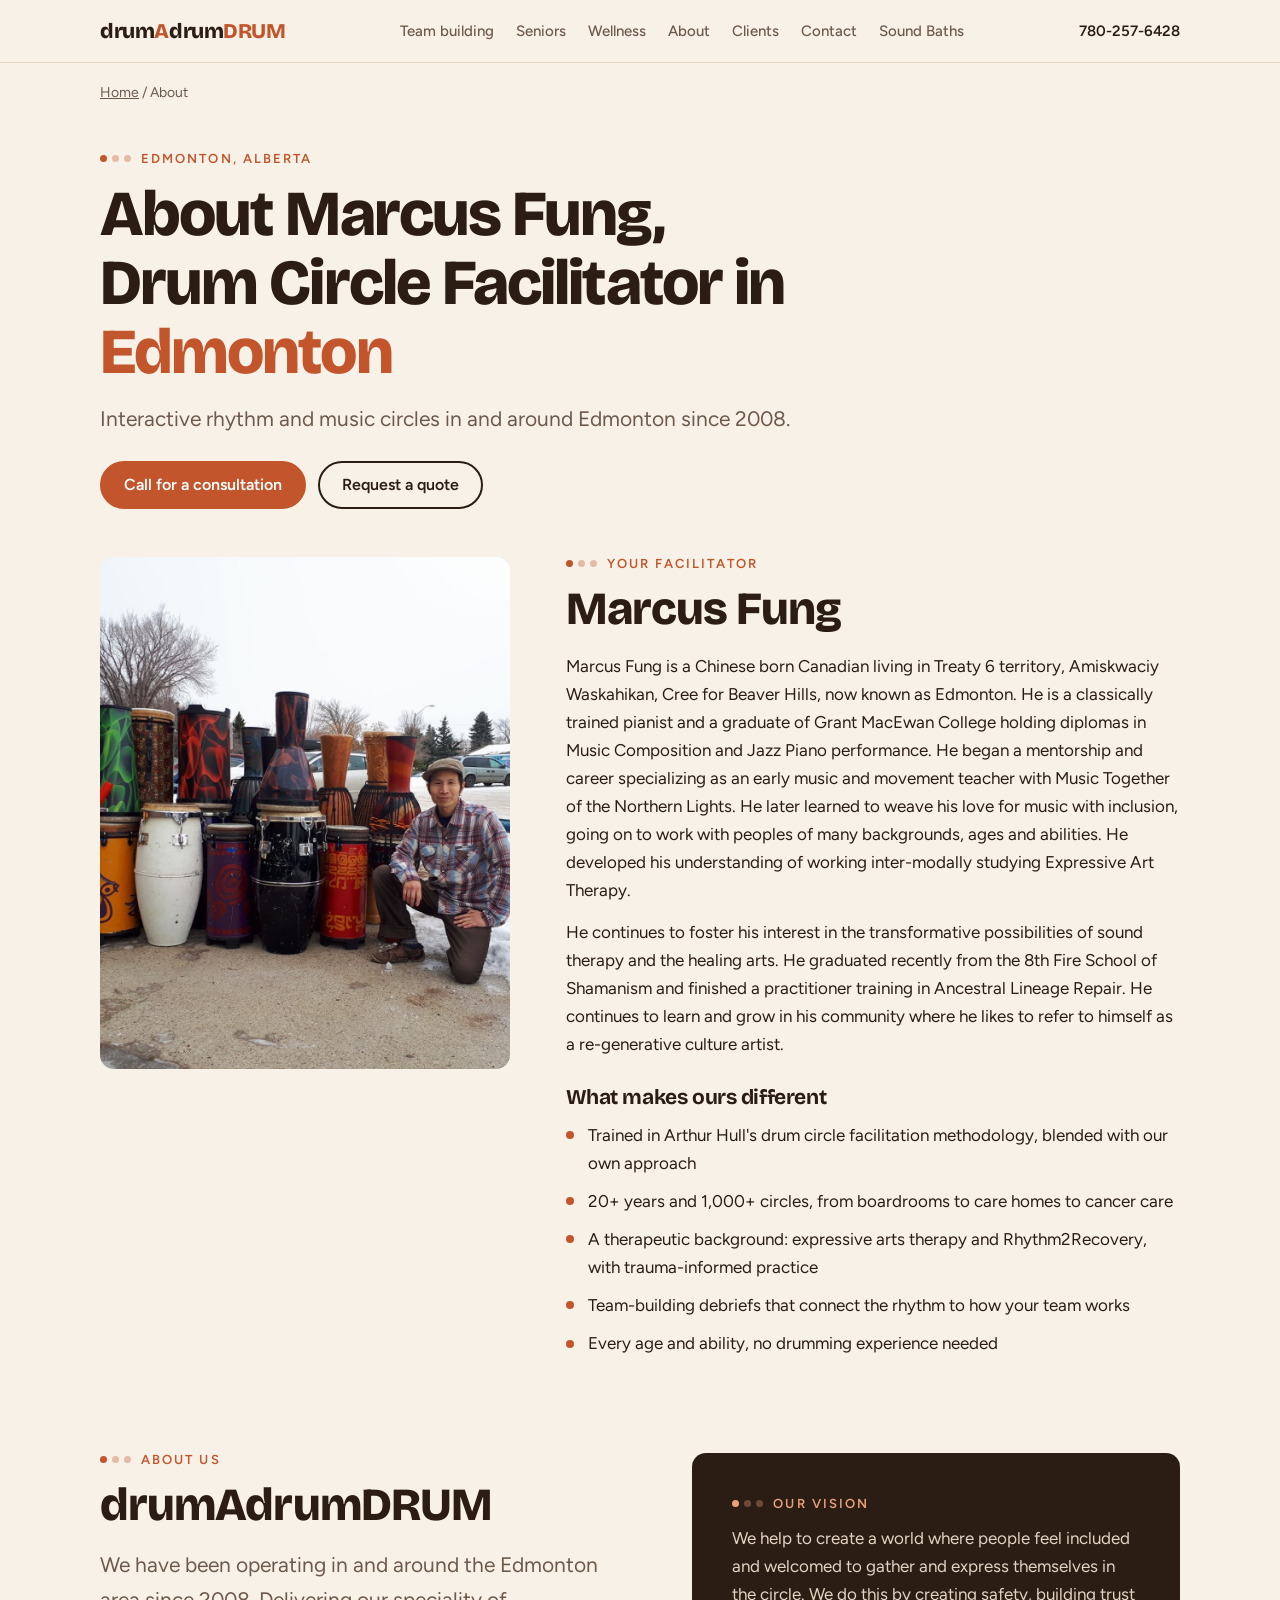
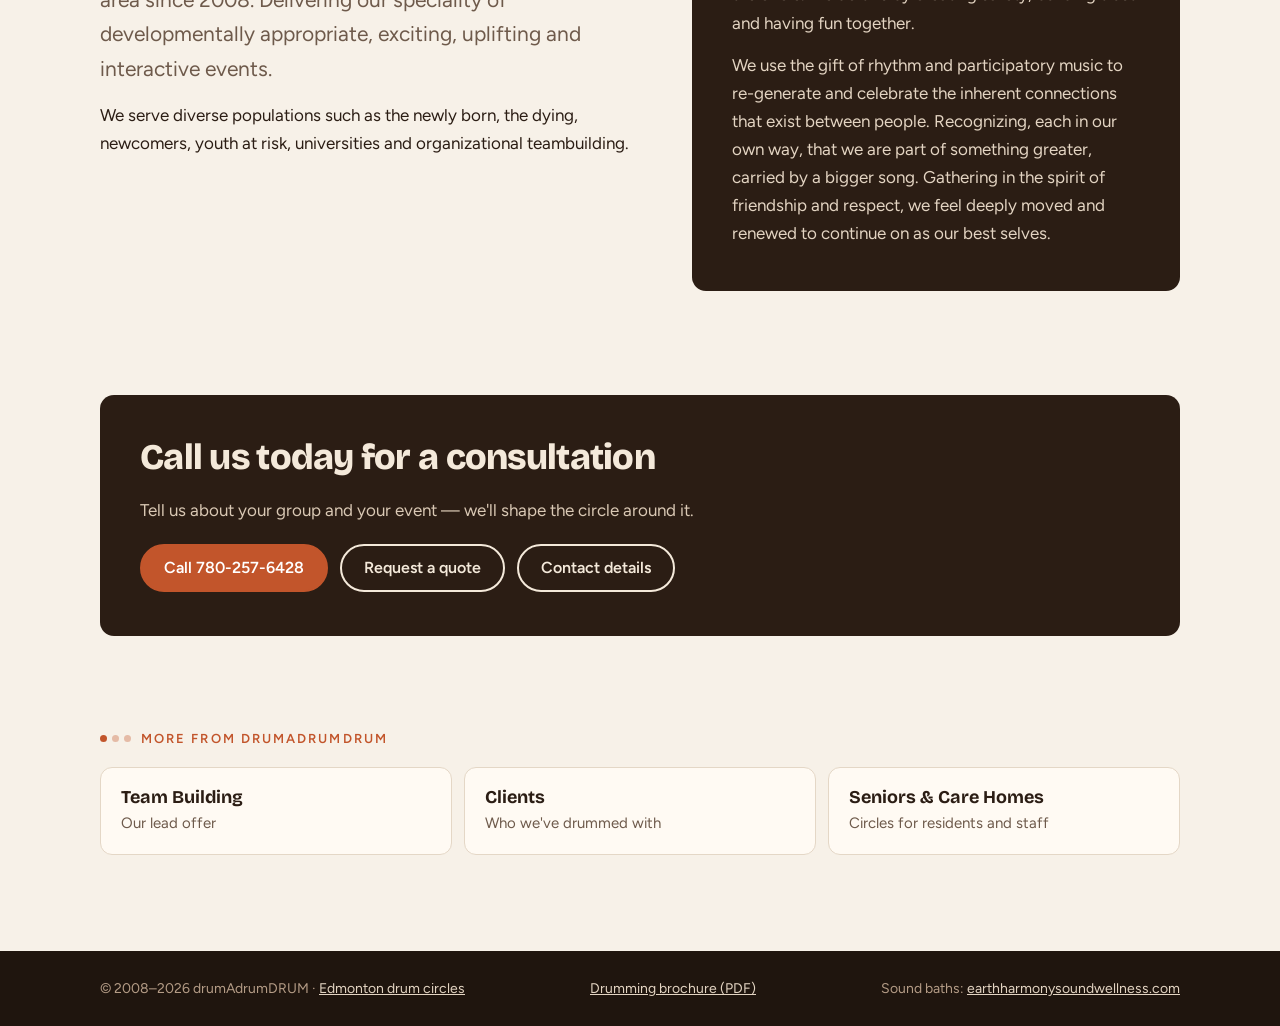
==== about/index.html @ f971f94d "quote email fields (Marcus)" ====
<!doctype html>
<html lang="en">
<head>
<meta charset="utf-8">
<meta name="viewport" content="width=device-width, initial-scale=1">
<link rel="icon" href="/favicon.svg" type="image/svg+xml">
<title>About Marcus Fung | Drum Circle Facilitator Edmonton | drumAdrumDRUM</title>
<meta name="description" content="Marcus Fung — Edmonton drum circle facilitator since 2008. Jazz piano and composition graduate (Grant MacEwan), early music & movement teacher, Expressive Art Therapy training.">
<link rel="canonical" href="https://yegdrumcircles.com/about/">
<meta property="og:type" content="website">
<meta property="og:title" content="About Marcus Fung | Drum Circle Facilitator Edmonton | drumAdrumDRUM">
<meta property="og:description" content="Marcus Fung — Edmonton drum circle facilitator since 2008. Jazz piano and composition graduate (Grant MacEwan), early music & movement teacher, Expressive Art Therapy training.">
<meta property="og:url" content="https://yegdrumcircles.com/about/">
<meta property="og:image" content="https://yegdrumcircles.com/images/hero-park-drum-circle.jpg">
<meta property="og:locale" content="en_CA">
<meta name="twitter:card" content="summary_large_image">
<meta name="theme-color" content="#2b1d14">
<link rel="preconnect" href="https://fonts.googleapis.com">
<link rel="preconnect" href="https://fonts.gstatic.com" crossorigin>
<link href="https://fonts.googleapis.com/css2?family=Bricolage+Grotesque:opsz,wght@12..96,500;12..96,700;12..96,800&family=Figtree:wght@400;500;600&display=swap" rel="stylesheet">
<link rel="stylesheet" href="../assets/site.css">
<script type="application/ld+json">
{
  "@context": "https://schema.org",
  "@type": "Person",
  "name": "Marcus Fung",
  "jobTitle": "Drum circle facilitator",
  "url": "https://yegdrumcircles.com/about/",
  "image": "https://yegdrumcircles.com/images/marcus-drums-snow.jpg",
  "alumniOf": {
    "@type": "CollegeOrUniversity",
    "name": "Grant MacEwan College"
  },
  "worksFor": {
    "@type": "LocalBusiness",
    "@id": "https://yegdrumcircles.com/#business",
    "name": "drumAdrumDRUM",
    "url": "https://yegdrumcircles.com/",
    "telephone": "+1-780-257-6428",
    "email": "drumAdrumDRUM@gmail.com",
    "address": {
      "@type": "PostalAddress",
      "addressLocality": "Edmonton",
      "addressRegion": "AB",
      "addressCountry": "CA"
    },
    "areaServed": "Edmonton, Alberta"
  },
  "sameAs": [
    "https://www.earthharmonysoundwellness.com/"
  ]
}
</script>
<script type="application/ld+json">
{
  "@context": "https://schema.org",
  "@type": "BreadcrumbList",
  "itemListElement": [
    {
      "@type": "ListItem",
      "position": 1,
      "name": "Home",
      "item": "https://yegdrumcircles.com/"
    },
    {
      "@type": "ListItem",
      "position": 2,
      "name": "About",
      "item": "https://yegdrumcircles.com/about/"
    }
  ]
}
</script>
</head>
<body>

<header class="top">
  <div class="wrap">
    <a class="logo" href="../" aria-label="drumAdrumDRUM home">drum<span>A</span>drum<span>DRUM</span></a>
    <nav class="links" aria-label="Pages">
      <a href="../team-building/">Team building</a><a href="../seniors/">Seniors</a><a href="../wellness/">Wellness</a><a href="../about/" aria-current="page">About</a><a href="../clients/">Clients</a><a href="../#contact">Contact</a><a href="https://www.earthharmonysoundwellness.com/" target="_blank" rel="noopener">Sound Baths</a>
    </nav>
    <a class="call" href="tel:+17802576428">780-257-6428</a>
  </div>
  <nav class="subnav" aria-label="Pages (mobile)"><a href="../team-building/">Team building</a><a href="../seniors/">Seniors</a><a href="../wellness/">Wellness</a><a href="../about/" aria-current="page">About</a><a href="../clients/">Clients</a><a href="../#contact">Contact</a></nav>
</header>

<main id="top">
<div class="wrap"><p class="crumbs"><a href="../">Home</a> / About</p></div>

<section class="page-hero" aria-labelledby="h1">
  <div class="wrap">
    <p class="eyebrow"><span class="beat" aria-hidden="true"><i></i><i></i><i></i></span>Edmonton, Alberta</p>
    <h1 id="h1">About Marcus Fung, Drum Circle Facilitator in <span>Edmonton</span></h1>
    <p class="lead">Interactive rhythm and music circles in and around Edmonton since 2008.</p>
    <div class="ctas"><a class="btn btn-solid" href="tel:+17802576428">Call for a consultation</a><a class="btn btn-line" href="mailto:drumAdrumDRUM@gmail.com?subject=Drum%20circle%20%E2%80%94%20free%20consult%20%2F%20quote%20request&amp;body=Hi%20Marcus%2C%0A%0AOrganization%3A%0AVenue%20%2F%20location%3A%0ADate(s)%3A%0ANumber%20of%20participants%20(roughly)%3A%0ASession%20length%3A%0ATeam%20objectives%3A%0A">Request a quote</a></div>
    
  </div>
</section>

<section style="padding-top:48px"><div class="wrap marcus">
  <img src="../images/marcus-drums-snow.jpg" alt="Marcus Fung kneeling beside a collection of hand drums outdoors" width="1440" height="1080">
  <div>
    <p class="eyebrow"><span class="beat" aria-hidden="true"><i></i><i></i><i></i></span>Your facilitator</p>
    <h2>Marcus Fung</h2>
    <p>Marcus Fung is a Chinese born Canadian living in Treaty 6 territory, Amiskwaciy Waskahikan, Cree for Beaver Hills, now known as Edmonton. He is a classically trained pianist and a graduate of Grant MacEwan College holding diplomas in Music Composition and Jazz Piano performance. He began a mentorship and career specializing as an early music and movement teacher with Music Together of the Northern Lights. He later learned to weave his love for music with inclusion, going on to work with peoples of many backgrounds, ages and abilities. He developed his understanding of working inter-modally studying Expressive Art Therapy.</p>
    <p>He continues to foster his interest in the transformative possibilities of sound therapy and the healing arts. He graduated recently from the 8th Fire School of Shamanism and finished a practitioner training in Ancestral Lineage Repair. He continues to learn and grow in his community where he likes to refer to himself as a re-generative culture artist.</p>
    <h3 style="margin-top:28px">What makes ours different</h3>
    <ul class="diff">
      <li>Trained in Arthur Hull's drum circle facilitation methodology, blended with our own approach</li>
      <li>20+ years and 1,000+ circles, from boardrooms to care homes to cancer care</li>
      <li>A therapeutic background: expressive arts therapy and Rhythm2Recovery, with trauma-informed practice</li>
      <li>Team-building debriefs that connect the rhythm to how your team works</li>
      <li>Every age and ability, no drumming experience needed</li>
    </ul>
  </div>
</div></section>

<section style="padding-top:0"><div class="wrap two">
  <div>
    <p class="eyebrow"><span class="beat" aria-hidden="true"><i></i><i></i><i></i></span>About us</p>
    <h2>drumAdrumDRUM</h2>
    <p class="lead">We have been operating in and around the Edmonton area since 2008. Delivering our speciality of developmentally appropriate, exciting, uplifting and interactive events.</p>
    <p>We serve diverse populations such as the newly born, the dying, newcomers, youth at risk, universities and organizational teambuilding.</p>
  </div>
  <div class="vision" id="vision">
      <p class="eyebrow"><span class="beat" aria-hidden="true"><i></i><i></i><i></i></span>Our vision</p>
      <p>We help to create a world where people feel included and welcomed to gather and express themselves in the circle. We do this by creating safety, building trust and having fun together.</p>
      <p>We use the gift of rhythm and participatory music to re-generate and celebrate the inherent connections that exist between people. Recognizing, each in our own way, that we are part of something greater, carried by a bigger song. Gathering in the spirit of friendship and respect, we feel deeply moved and renewed to continue on as our best selves.</p>
    </div>
</div></section>
<section style="padding-top:0"><div class="wrap"><div class="cta-band">
  <h2>Call us today for a consultation</h2><p>Tell us about your group and your event — we'll shape the circle around it.</p>
  <div class="ctas"><a class="btn btn-solid" href="tel:+17802576428">Call 780-257-6428</a><a class="btn btn-line" href="mailto:drumAdrumDRUM@gmail.com?subject=Drum%20circle%20%E2%80%94%20free%20consult%20%2F%20quote%20request&amp;body=Hi%20Marcus%2C%0A%0AOrganization%3A%0AVenue%20%2F%20location%3A%0ADate(s)%3A%0ANumber%20of%20participants%20(roughly)%3A%0ASession%20length%3A%0ATeam%20objectives%3A%0A">Request a quote</a><a class="btn btn-line" href="../#contact">Contact details</a></div>
</div></div></section><section style="padding-top:0"><div class="wrap">
  <p class="eyebrow"><span class="beat" aria-hidden="true"><i></i><i></i><i></i></span>More from drumAdrumDRUM</p>
  <div class="related"><a href="../team-building/"><b>Team Building</b><span>Our lead offer</span></a><a href="../clients/"><b>Clients</b><span>Who we've drummed with</span></a><a href="../seniors/"><b>Seniors &amp; Care Homes</b><span>Circles for residents and staff</span></a></div>
</div></section>

</main>

<footer>
  <div class="wrap">
    <span>© 2008–2026 drumAdrumDRUM · <a href="../">Edmonton drum circles</a></span>
    <span><a href="https://www.earthharmonysoundwellness.com/files/drumming-circles-brochure.pdf" target="_blank" rel="noopener">Drumming brochure (PDF)</a></span>
    <span>Sound baths: <a href="https://www.earthharmonysoundwellness.com/" target="_blank" rel="noopener">earthharmonysoundwellness.com</a></span>
  </div>
</footer>

</body>
</html>
---- assets/site.css ----
/* drumAdrumDRUM shared styles — copied verbatim from index.html <style> (Oct 11 2026) so subpages match.
   index.html still carries its own inline copy; switch it to <link rel=stylesheet href="assets/site.css"> when convenient. */
:root{
  --bg:#f7f1e8; --paper:#fffaf3; --ink:#2b1d14; --muted:#6e5a4b; --line:#e4d7c6;
  --accent:#c2552b; --accent-ink:#fff; --deep:#2b1d14;
  --r:14px; --w:1120px;
}
*{box-sizing:border-box;margin:0;padding:0}
html{scroll-behavior:smooth;-webkit-text-size-adjust:100%}
body{background:var(--bg);color:var(--ink);font:400 17px/1.65 Figtree,system-ui,sans-serif;overflow-x:hidden}
img{display:block;max-width:100%;height:auto}
a{color:inherit}
h1,h2,h3{font-family:"Bricolage Grotesque",Figtree,sans-serif;line-height:1.08;letter-spacing:-.02em}
h2{font-size:clamp(30px,6vw,46px);font-weight:800;margin-bottom:18px}
h3{font-size:21px;font-weight:700;margin-bottom:8px}
p+p{margin-top:14px}
.wrap{max-width:var(--w);margin:0 auto;padding:0 20px}
section{padding:72px 0}
.eyebrow{font:600 13px/1 Figtree,sans-serif;letter-spacing:.16em;text-transform:uppercase;color:var(--accent);margin-bottom:14px;display:flex;align-items:center;gap:10px}
/* the beat: a row of dots, one accented — the visual motif */
.beat{display:inline-flex;gap:5px}
.beat i{width:7px;height:7px;border-radius:50%;background:currentColor;opacity:.35}
.beat i:first-child{opacity:1}
.lead{font-size:clamp(18px,2.4vw,21px);color:var(--muted);max-width:60ch}

.btn{display:inline-flex;align-items:center;justify-content:center;gap:8px;padding:14px 22px;border-radius:999px;font:600 16px/1 Figtree,sans-serif;text-decoration:none;border:2px solid var(--accent);transition:transform .15s ease,background .15s ease}
.btn:hover{transform:translateY(-1px)}
.btn-solid{background:var(--accent);color:var(--accent-ink)}
.btn-line{color:inherit;border-color:currentColor}
.ctas{display:flex;flex-wrap:wrap;gap:12px}

/* header */
header.top{position:sticky;top:0;z-index:10;background:rgba(247,241,232,.92);backdrop-filter:blur(8px);border-bottom:1px solid var(--line)}
header.top .wrap{display:flex;align-items:center;justify-content:space-between;height:62px;gap:12px}
.logo{font:800 21px/1 "Bricolage Grotesque",sans-serif;text-decoration:none;letter-spacing:-.02em}
.logo span{color:var(--accent)}
nav.links{display:none;gap:22px;font-weight:500;font-size:15px}
nav.links a{text-decoration:none;color:var(--muted)}
nav.links a:hover{color:var(--ink)}
.call{font-weight:600;font-size:15px;text-decoration:none;white-space:nowrap}

/* hero */
.hero{padding:28px 0 0}
.hero-grid{display:grid;gap:28px}
.hero h1{font-size:clamp(38px,10.4vw,88px);font-weight:800;letter-spacing:-.035em}
.hero h1 span{color:var(--accent)}
.tagline{font:600 clamp(17px,2.4vw,20px)/1.3 Figtree,sans-serif;color:var(--muted);margin:10px 0 22px}
.hero .motto{font:700 clamp(22px,3.4vw,30px)/1.2 "Bricolage Grotesque",sans-serif;margin-bottom:6px}
.hero .motto-sub{color:var(--muted);margin-bottom:26px;max-width:40ch}
.hero-img{border-radius:var(--r);overflow:hidden;aspect-ratio:4/3}
.hero-img img{width:100%;height:100%;object-fit:cover;object-position:60% 40%}

.trust{margin-top:36px;border-top:1px solid var(--line);border-bottom:1px solid var(--line)}
.trust ul{list-style:none;display:flex;flex-wrap:wrap;justify-content:center;gap:6px 26px;padding:16px 0;font-weight:600;font-size:15px}
.trust li{display:flex;align-items:center;gap:10px}
.trust li+li::before{content:"";width:6px;height:6px;border-radius:50%;background:var(--accent)}

/* about + vision */
.two{display:grid;gap:40px}
.vision{background:var(--deep);color:#f4e9da;border-radius:var(--r);padding:34px 26px}
.vision .eyebrow{color:#e9a27f}
.vision p{color:#e3d4c2}

/* who it's for */
.cards{display:grid;gap:14px;margin-top:30px}
.card{background:var(--paper);border:1px solid var(--line);border-radius:var(--r);padding:24px}
.card .num{font:800 14px/1 "Bricolage Grotesque",sans-serif;color:var(--accent);margin-bottom:14px;display:block}
.card ul{list-style:none;color:var(--muted)}
.card li{padding:3px 0}
.card li::before{content:"— ";color:var(--line)}

/* other services */
.svc{display:grid;gap:18px;margin-top:30px}
.svc article{background:var(--paper);border:1px solid var(--line);border-radius:var(--r);overflow:hidden}
.svc article img{width:100%;aspect-ratio:16/10;object-fit:cover}
.svc .body{padding:22px 24px 26px}
.svc .body p{color:var(--muted);font-size:16px}
.svc .body h4{font:600 15px/1.3 Figtree,sans-serif;margin:16px 0 4px}
.svc .noimg{aspect-ratio:16/10;background:var(--deep);display:grid;place-items:center;color:#e9a27f}
.svc .noimg .beat i{width:14px;height:14px}
details.more summary{cursor:pointer;color:var(--accent);font-weight:600;font-size:15px;margin-top:14px;list-style:none}
details.more summary::-webkit-details-marker{display:none}
details.more[open] summary{margin-bottom:6px}

/* marcus */
.marcus{display:grid;gap:30px;align-items:start}
.marcus img{border-radius:var(--r);aspect-ratio:4/5;object-fit:cover;width:100%}

/* clients */
#clients{background:var(--paper);border-top:1px solid var(--line);border-bottom:1px solid var(--line)}
.cats{display:grid;gap:10px;margin-top:28px}
.cat{background:var(--bg);border:1px solid var(--line);border-radius:12px}
.cat summary{display:flex;justify-content:space-between;align-items:center;padding:16px 20px;cursor:pointer;font:700 18px/1.2 "Bricolage Grotesque",sans-serif;list-style:none}
.cat summary::-webkit-details-marker{display:none}
.cat summary b{font:600 13px/1 Figtree,sans-serif;color:var(--accent);background:var(--paper);border:1px solid var(--line);border-radius:999px;padding:6px 10px}
.cat summary span::after{content:" +";color:var(--accent)}
.cat[open] summary span::after{content:" –"}
.cat ul{list-style:none;padding:0 20px 18px;columns:1;column-gap:28px;font-size:15px;color:var(--muted)}
.cat li{break-inside:avoid;padding:3px 0;line-height:1.4}

/* gallery */
.strip{display:flex;gap:12px;overflow-x:auto;scroll-snap-type:x mandatory;padding:4px 20px 14px;margin-top:26px;scrollbar-width:thin}
.strip figure{flex:0 0 78%;scroll-snap-align:center;border-radius:12px;overflow:hidden;aspect-ratio:4/3}
.strip img{width:100%;height:100%;object-fit:cover}

/* contact */
#contact{background:var(--deep);color:#f4e9da}
#contact .eyebrow{color:#e9a27f}
#contact .lead{color:#d9c8b4}
.contact-grid{display:grid;gap:30px;margin-top:10px}
.contact-list{list-style:none;font-size:19px}
.contact-list li{padding:12px 0;border-bottom:1px solid rgba(255,255,255,.12)}
.contact-list small{display:block;font-size:13px;letter-spacing:.12em;text-transform:uppercase;color:#b49c86}
.contact-list a{text-decoration:none;font-weight:600}
.contact-list a:hover{color:#e9a27f}
#contact .btn-line{color:#f4e9da}

footer{background:#1f150e;color:#b49c86;font-size:14px;padding:26px 0}
footer .wrap{display:flex;flex-wrap:wrap;gap:8px 24px;justify-content:space-between}
footer a{color:#e3d4c2}

@media (min-width:640px){
  .cards{grid-template-columns:1fr 1fr}
  .cat ul{columns:2}
  .strip figure{flex-basis:46%}
}
@media (min-width:900px){
  section{padding:96px 0}
  nav.links{display:flex}
  .hero{padding-top:56px}
  .hero-grid{grid-template-columns:1.05fr 1fr;align-items:center;gap:48px}
  .hero-img{aspect-ratio:5/6}
  .two{grid-template-columns:1.1fr 1fr;align-items:start;gap:56px}
  .vision{padding:44px 40px}
  .cards{grid-template-columns:repeat(4,1fr)}
  .svc{grid-template-columns:repeat(3,1fr)}
  .marcus{grid-template-columns:.8fr 1.2fr;gap:56px}
  .cats{grid-template-columns:1fr 1fr;align-items:start}
  .cat ul{columns:1}
  .cat.wide{grid-column:1/-1}
  .cat.wide ul{columns:3}
  .strip{padding-left:max(20px,calc((100vw - var(--w))/2 + 20px));padding-right:20px}
  .strip figure{flex-basis:30%}
  .contact-grid{grid-template-columns:1fr 1fr;align-items:end}
}

.card.feature{background:var(--accent);border-color:var(--accent);color:#fff}
.card.feature .num{color:#ffe1d1}
.card.feature h3{font-size:26px}
.card.feature ul{color:#ffece2}
.card.feature li::before{color:#ffe1d1}
.card.feature .btn{margin-top:18px;background:#fff;color:var(--accent);border-color:#fff}
.vh{position:absolute;width:1px;height:1px;overflow:hidden;clip:rect(0 0 0 0)}
.compare{width:100%;border-collapse:collapse;margin-top:30px;font-size:16px}
.compare thead{display:none}
.compare tr{display:block;background:var(--paper);border:1px solid var(--line);border-radius:12px;padding:16px 18px;margin-bottom:10px}
.compare th[scope=row]{display:block;text-align:left;font:700 17px/1.2 "Bricolage Grotesque",sans-serif;margin-bottom:8px}
.compare td{display:block;padding:4px 0;color:var(--muted)}
.compare td::before{content:attr(data-l);display:block;font:600 11px/1.4 Figtree,sans-serif;letter-spacing:.12em;text-transform:uppercase;color:#a8907c}
.compare td:last-child{color:var(--ink);font-weight:600}
.compare td:last-child::before{color:var(--accent)}
.diff{list-style:none;margin-top:12px;display:grid;gap:10px}
.diff li{padding-left:22px;position:relative}
.diff li::before{content:"";position:absolute;left:0;top:.6em;width:8px;height:8px;border-radius:50%;background:var(--accent)}
.eh{display:flex;flex-direction:column;gap:4px;margin-top:22px;padding:18px 22px;border:1px solid var(--line);border-left:4px solid #c9a24a;border-radius:12px;background:#1d2a44;color:#f3ead8;text-decoration:none}
.eh small{font-size:12px;letter-spacing:.14em;text-transform:uppercase;color:#c9a24a}
.eh:hover span{text-decoration:underline}
@media (min-width:760px){
  .compare thead{display:table-header-group}
  .compare tr{display:table-row;background:none;border:0;padding:0}
  .compare th,.compare td{display:table-cell;padding:16px 18px;border-bottom:1px solid var(--line);vertical-align:top;text-align:left}
  .compare thead th{font:700 15px/1.3 Figtree,sans-serif;color:var(--muted)}
  .compare thead th:last-child{color:var(--accent)}
  .compare th[scope=row]{display:table-cell;margin:0;width:26%;font-size:16px}
  .compare td::before{display:none}
  .compare td:last-child{background:var(--paper)}
}
@media (min-width:900px){
  .cards{grid-template-columns:repeat(3,1fr)}
  .card.feature{grid-column:1/-1;display:grid;grid-template-columns:1fr 1fr;column-gap:40px;align-items:center;padding:32px 36px}
  .card.feature .num,.card.feature h3{grid-column:1}
  .card.feature ul{grid-column:2;grid-row:1/span 4}
  .card.feature .btn{grid-column:1;justify-self:start}
  .card.feature h3{font-size:32px}
}
/* research-brief additions (Oct 2026) */
.gets{display:grid;gap:12px;margin-top:26px;list-style:none}
.gets li{background:var(--paper);border:1px solid var(--line);border-radius:12px;padding:18px 20px;color:var(--muted);font-size:16px}
.gets b{display:block;font:700 18px/1.25 "Bricolage Grotesque",sans-serif;color:var(--ink);margin-bottom:4px}
.facts{display:flex;flex-wrap:wrap;gap:8px;margin:10px 0 2px;list-style:none}
.card.feature .facts li{padding:6px 12px;border:1px solid rgba(255,255,255,.45);border-radius:999px;font-size:14px;font-weight:600;color:#fff}
.card.feature .facts li::before{content:none}
.flows{display:grid;gap:14px;margin-top:20px}
.flow{background:var(--paper);border:1px solid var(--line);border-radius:12px;padding:20px 22px}
.flow ol{list-style:none;counter-reset:f;margin-top:8px}
.flow li{counter-increment:f;padding:6px 0 6px 34px;position:relative;color:var(--muted);font-size:16px;border-top:1px solid var(--line)}
.flow li:first-child{border-top:0}
.flow li::before{content:counter(f);position:absolute;left:0;top:7px;width:22px;height:22px;border-radius:50%;background:var(--accent);color:#fff;font:700 12px/22px Figtree,sans-serif;text-align:center}
.flow li b{color:var(--ink);font-weight:600}
.research{margin-top:36px;padding:24px;border:1px solid var(--line);border-left:4px solid var(--accent);border-radius:12px;background:var(--paper)}
.research ul{list-style:none;display:grid;gap:12px;margin-top:10px;font-size:16px;color:var(--muted)}
.research a{color:var(--accent);font-weight:600}
.research .note{font-size:14px;color:var(--muted);margin-top:16px}
.names{list-style:none;display:flex;flex-wrap:wrap;gap:8px;margin-top:26px}
.names li{background:var(--bg);border:1px solid var(--line);border-radius:999px;padding:8px 14px;font-weight:600;font-size:15px}
.allclients{margin-top:22px}
.allclients>summary{cursor:pointer;color:var(--accent);font-weight:600;list-style:none}
.allclients>summary::-webkit-details-marker{display:none}
.allclients>summary::after{content:" +"}
.allclients[open]>summary::after{content:" –"}
.faq{display:grid;gap:10px;margin-top:26px}
.faq details{background:var(--paper);border:1px solid var(--line);border-radius:12px}
.faq summary{padding:16px 20px;cursor:pointer;font:700 18px/1.25 "Bricolage Grotesque",sans-serif;list-style:none}
.faq summary::-webkit-details-marker{display:none}
.faq summary::after{content:" +";color:var(--accent)}
.faq details[open] summary::after{content:" –"}
.faq details p{padding:0 20px 18px;color:var(--muted);font-size:16px}
.steps{list-style:none;counter-reset:s;display:grid;gap:10px;margin-top:22px}
.steps li{counter-increment:s;position:relative;padding-left:40px;color:#d9c8b4}
.steps li::before{content:counter(s);position:absolute;left:0;top:0;width:28px;height:28px;border-radius:50%;border:1px solid #e9a27f;color:#e9a27f;font:700 14px/26px Figtree,sans-serif;text-align:center}
.steps b{color:#f4e9da}
@media (min-width:640px){.gets{grid-template-columns:1fr 1fr}}
@media (min-width:900px){
  .gets{grid-template-columns:repeat(4,1fr)}
  .flows{grid-template-columns:1fr 1fr}
  .card.feature .facts{grid-column:1;grid-row:auto}
  .faq{grid-template-columns:1fr 1fr;align-items:start}
}
@media (prefers-reduced-motion:reduce){html{scroll-behavior:auto}.btn{transition:none}}

/* ---- subpage additions ---- */
.crumbs{font-size:14px;color:var(--muted);padding:18px 0 0}
.crumbs a{color:var(--muted)}
.page-hero{padding:28px 0 0}
.page-hero h1{font-size:clamp(34px,7vw,64px);font-weight:800;letter-spacing:-.03em;max-width:18ch}
.page-hero h1 span{color:var(--accent)}
.page-hero .lead{margin-top:16px}
.page-hero .ctas{margin-top:24px}
.page-img{border-radius:var(--r);overflow:hidden;aspect-ratio:16/9;margin-top:32px}
.page-img img{width:100%;height:100%;object-fit:cover}
.prose{max-width:68ch}
.prose h2{font-size:clamp(26px,4.6vw,36px);margin-top:8px}
.prose h3{margin-top:26px}
.prose ul.diff{margin-bottom:8px}
.related{display:grid;gap:12px;margin-top:22px}
.related a{display:block;background:var(--paper);border:1px solid var(--line);border-radius:12px;padding:18px 20px;text-decoration:none}
.related a b{display:block;font:700 18px/1.25 "Bricolage Grotesque",sans-serif}
.related a span{color:var(--muted);font-size:15px}
.related a:hover b{color:var(--accent)}
.cta-band{background:var(--deep);color:#f4e9da;border-radius:var(--r);padding:30px 26px;margin-top:8px}
.cta-band h2{font-size:clamp(26px,4.6vw,36px)}
.cta-band p{color:#d9c8b4}
.cta-band .btn-line{color:#f4e9da}
.cta-band .ctas{margin-top:20px}
.subnav{display:flex;gap:16px;overflow-x:auto;padding:10px 20px;border-top:1px solid var(--line);font-size:14px;font-weight:600;scrollbar-width:none}
.subnav a{text-decoration:none;color:var(--muted);white-space:nowrap}
.subnav a[aria-current]{color:var(--accent)}
@media (min-width:640px){.related{grid-template-columns:1fr 1fr}}
@media (min-width:900px){.related{grid-template-columns:repeat(3,1fr)}.subnav{display:none}.page-hero{padding-top:48px}.cta-band{padding:44px 40px}}
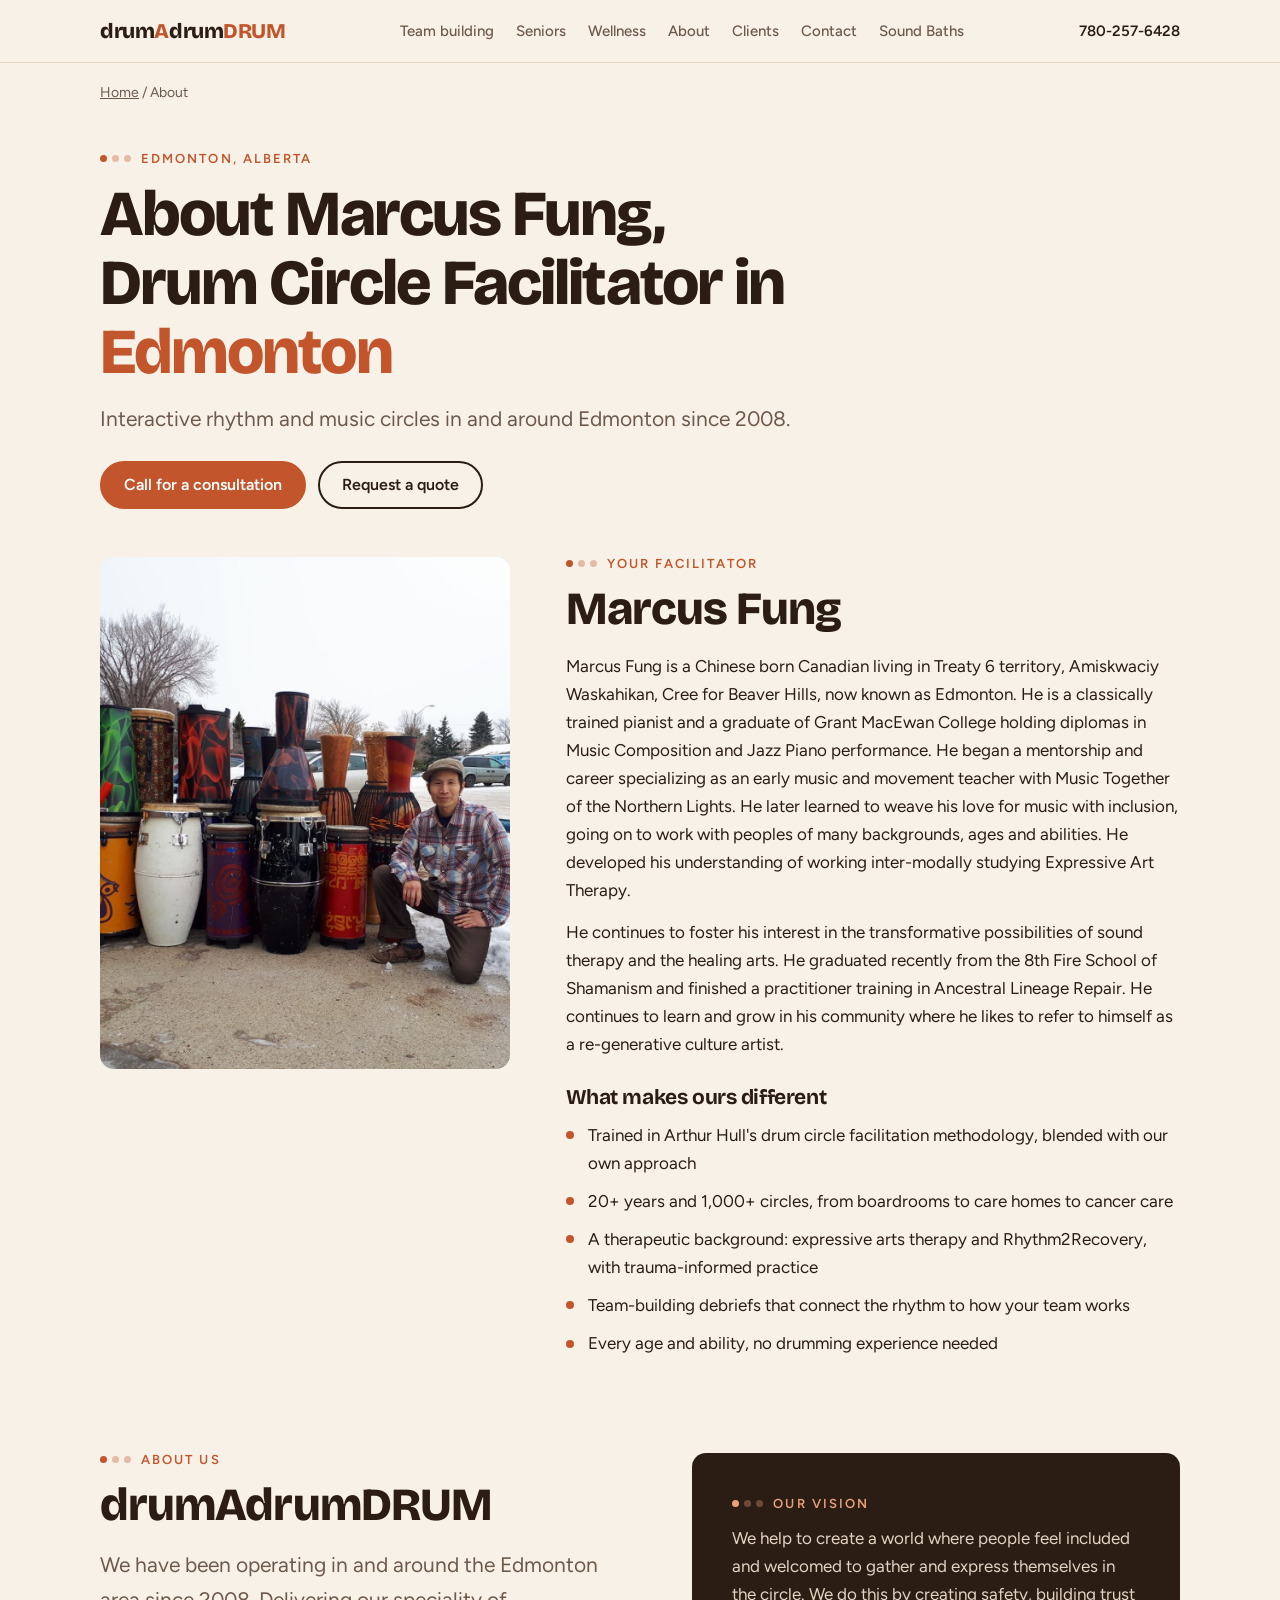
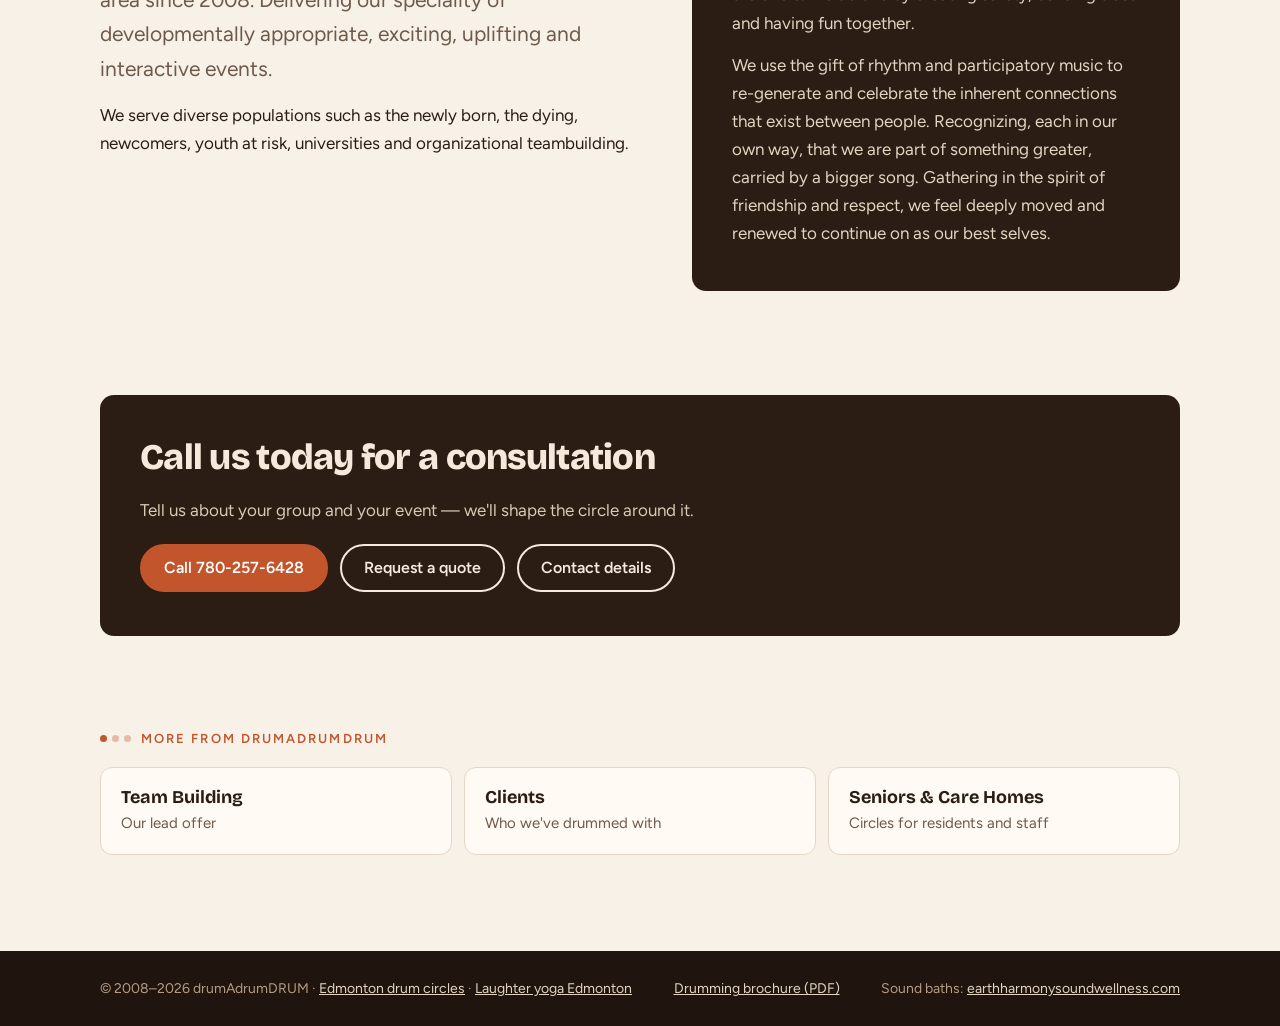
==== commit 55b31483: "laughter yoga SEO: title/meta/h2s/schema/video link, home cards link subpages, footer links, sitemap" ====
--- a/about/index.html
+++ b/about/index.html
@@ -93,7 +93,7 @@
     <p class="eyebrow"><span class="beat" aria-hidden="true"><i></i><i></i><i></i></span>Edmonton, Alberta</p>
     <h1 id="h1">About Marcus Fung, Drum Circle Facilitator in <span>Edmonton</span></h1>
     <p class="lead">Interactive rhythm and music circles in and around Edmonton since 2008.</p>
-    <div class="ctas"><a class="btn btn-solid" href="tel:+17802576428">Call for a consultation</a><a class="btn btn-line" href="mailto:drumAdrumDRUM@gmail.com?subject=Drum%20circle%20%E2%80%94%20free%20consult%20%2F%20quote%20request&amp;body=Hi%20Marcus%2C%0A%0AOrganization%3A%0AVenue%20%2F%20location%3A%0ADate(s)%3A%0ANumber%20of%20participants%20(roughly)%3A%0ASession%20length%3A%0ATeam%20objectives%3A%0A">Request a quote</a></div>
+    <div class="ctas"><a class="btn btn-solid" href="tel:+17802576428">Call for a consultation</a><a class="btn btn-line" href="mailto:drumAdrumDRUM@gmail.com?subject=Drum%20circle%20%E2%80%94%20free%20consult%20%2F%20quote%20request&amp;body=Hi%20Marcus%2C%0A%0AOrganization%3A%0AVenue%20%2F%20location%3A%0ADate(s)%3A%0ANumber%20of%20participants%20(roughly)%3A%0AParticipants%20are%20(staff%2C%20clients%2C%20ages%E2%80%A6)%3A%0ASession%20length%3A%0ATeam%20objectives%3A%0A">Request a quote</a></div>
     
   </div>
 </section>
@@ -131,7 +131,7 @@
 </div></section>
 <section style="padding-top:0"><div class="wrap"><div class="cta-band">
   <h2>Call us today for a consultation</h2><p>Tell us about your group and your event — we'll shape the circle around it.</p>
-  <div class="ctas"><a class="btn btn-solid" href="tel:+17802576428">Call 780-257-6428</a><a class="btn btn-line" href="mailto:drumAdrumDRUM@gmail.com?subject=Drum%20circle%20%E2%80%94%20free%20consult%20%2F%20quote%20request&amp;body=Hi%20Marcus%2C%0A%0AOrganization%3A%0AVenue%20%2F%20location%3A%0ADate(s)%3A%0ANumber%20of%20participants%20(roughly)%3A%0ASession%20length%3A%0ATeam%20objectives%3A%0A">Request a quote</a><a class="btn btn-line" href="../#contact">Contact details</a></div>
+  <div class="ctas"><a class="btn btn-solid" href="tel:+17802576428">Call 780-257-6428</a><a class="btn btn-line" href="mailto:drumAdrumDRUM@gmail.com?subject=Drum%20circle%20%E2%80%94%20free%20consult%20%2F%20quote%20request&amp;body=Hi%20Marcus%2C%0A%0AOrganization%3A%0AVenue%20%2F%20location%3A%0ADate(s)%3A%0ANumber%20of%20participants%20(roughly)%3A%0AParticipants%20are%20(staff%2C%20clients%2C%20ages%E2%80%A6)%3A%0ASession%20length%3A%0ATeam%20objectives%3A%0A">Request a quote</a><a class="btn btn-line" href="../#contact">Contact details</a></div>
 </div></div></section><section style="padding-top:0"><div class="wrap">
   <p class="eyebrow"><span class="beat" aria-hidden="true"><i></i><i></i><i></i></span>More from drumAdrumDRUM</p>
   <div class="related"><a href="../team-building/"><b>Team Building</b><span>Our lead offer</span></a><a href="../clients/"><b>Clients</b><span>Who we've drummed with</span></a><a href="../seniors/"><b>Seniors &amp; Care Homes</b><span>Circles for residents and staff</span></a></div>
@@ -141,11 +141,12 @@
 
 <footer>
   <div class="wrap">
-    <span>© 2008–2026 drumAdrumDRUM · <a href="../">Edmonton drum circles</a></span>
+    <span>© 2008–2026 drumAdrumDRUM · <a href="../">Edmonton drum circles</a> · <a href="../laughter-yoga/">Laughter yoga Edmonton</a></span>
     <span><a href="https://www.earthharmonysoundwellness.com/files/drumming-circles-brochure.pdf" target="_blank" rel="noopener">Drumming brochure (PDF)</a></span>
     <span>Sound baths: <a href="https://www.earthharmonysoundwellness.com/" target="_blank" rel="noopener">earthharmonysoundwellness.com</a></span>
   </div>
 </footer>
 
+<!-- Cloudflare Web Analytics --><script defer src='https://static.cloudflareinsights.com/beacon.min.js' data-cf-beacon='{"token": "c49505fbf6a64386b281b31300809142"}'></script><!-- End Cloudflare Web Analytics -->
 </body>
 </html>
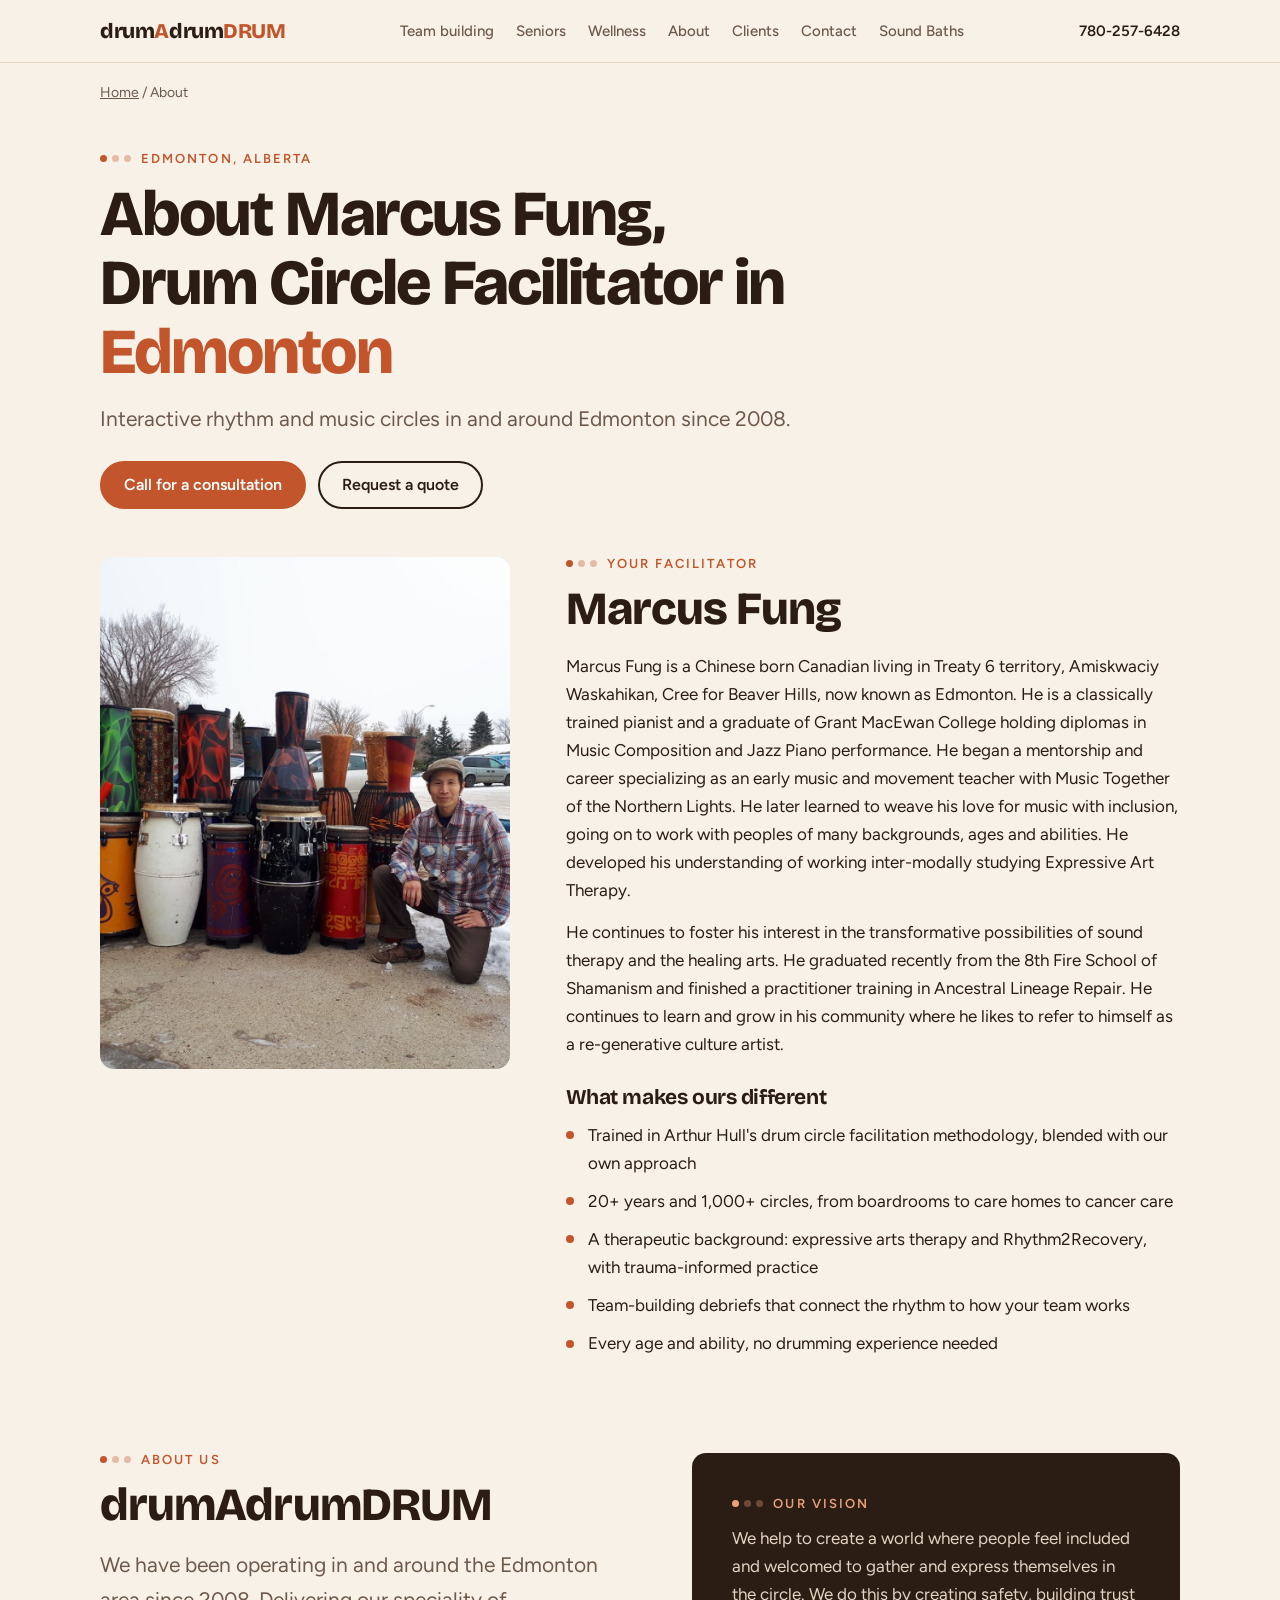
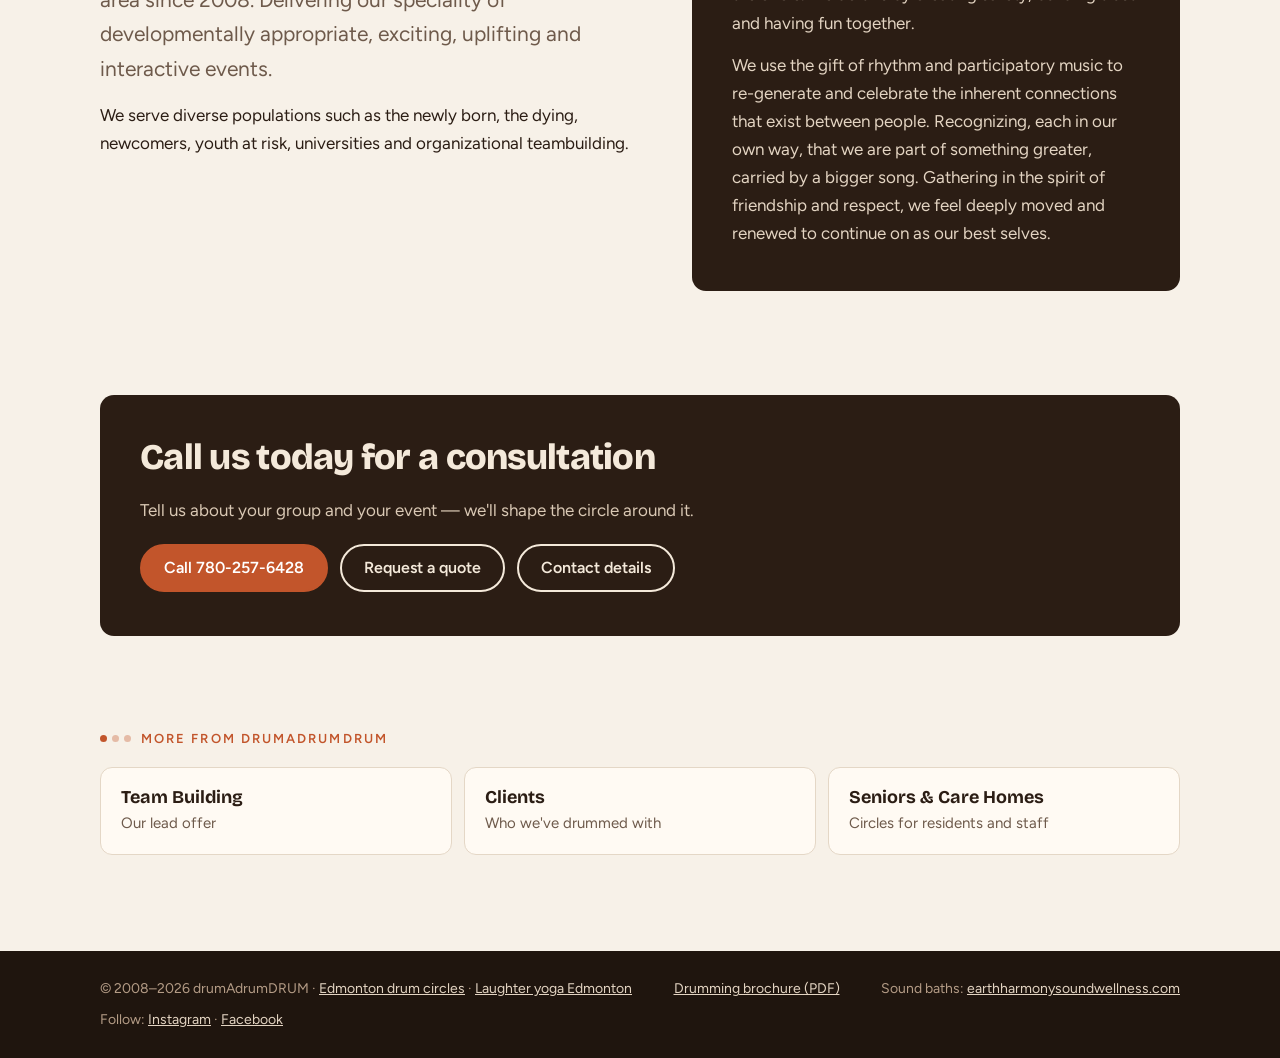
==== commit 51a73aad: "social links (IG, FB) in footers + schema sameAs" ====
--- a/about/index.html
+++ b/about/index.html
@@ -24,7 +24,8 @@
   "@context": "https://schema.org",
   "@type": "Person",
   "name": "Marcus Fung",
-  "jobTitle": "Drum circle facilitator",
+  "jobTitle": "Drum circle and laughter yoga facilitator",
+  "sameAs": ["https://www.instagram.com/earth.harmony.sound.wellness/", "https://www.facebook.com/profile.php?id=61588071205071", "https://www.earthharmonysoundwellness.com/"],
   "url": "https://yegdrumcircles.com/about/",
   "image": "https://yegdrumcircles.com/images/marcus-drums-snow.jpg",
   "alumniOf": {
@@ -144,6 +145,7 @@
     <span>© 2008–2026 drumAdrumDRUM · <a href="../">Edmonton drum circles</a> · <a href="../laughter-yoga/">Laughter yoga Edmonton</a></span>
     <span><a href="https://www.earthharmonysoundwellness.com/files/drumming-circles-brochure.pdf" target="_blank" rel="noopener">Drumming brochure (PDF)</a></span>
     <span>Sound baths: <a href="https://www.earthharmonysoundwellness.com/" target="_blank" rel="noopener">earthharmonysoundwellness.com</a></span>
+    <span>Follow: <a href="https://www.instagram.com/earth.harmony.sound.wellness/" target="_blank" rel="noopener me">Instagram</a> · <a href="https://www.facebook.com/profile.php?id=61588071205071" target="_blank" rel="noopener me">Facebook</a></span>
   </div>
 </footer>
 
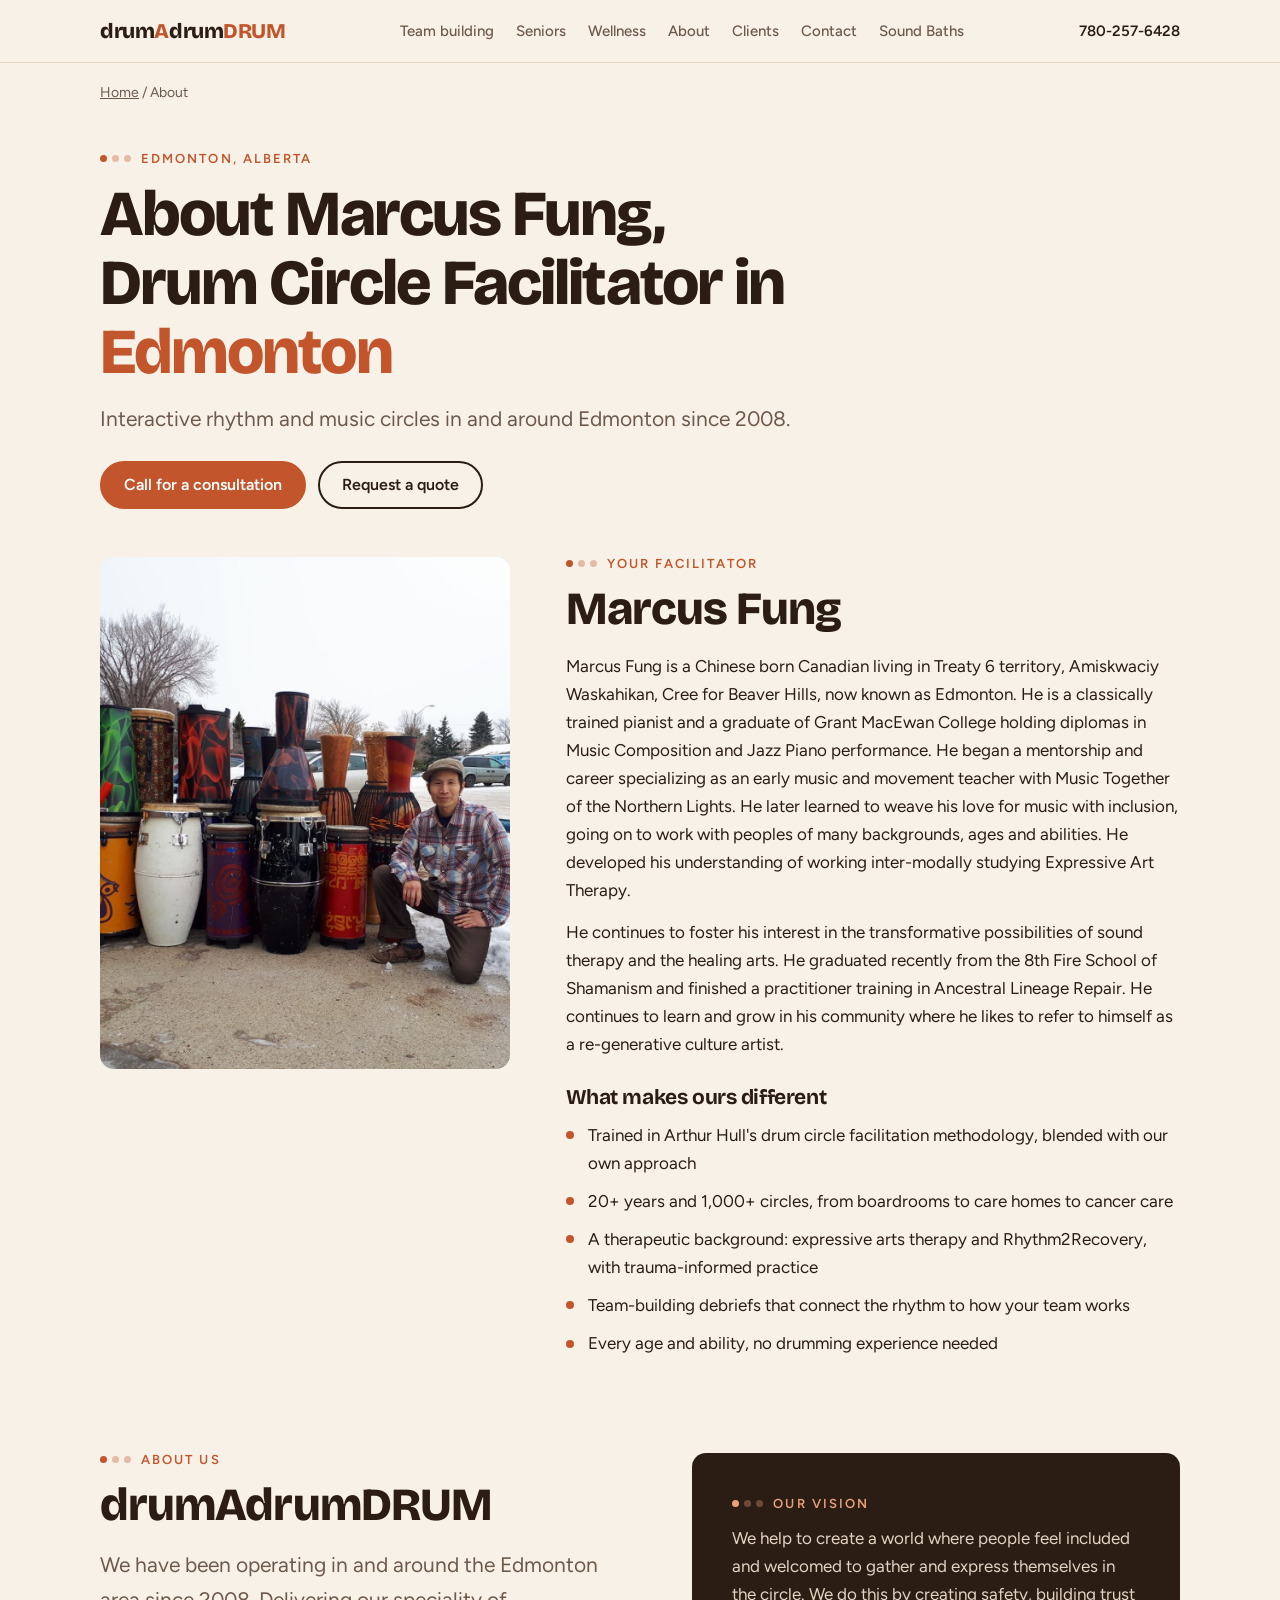
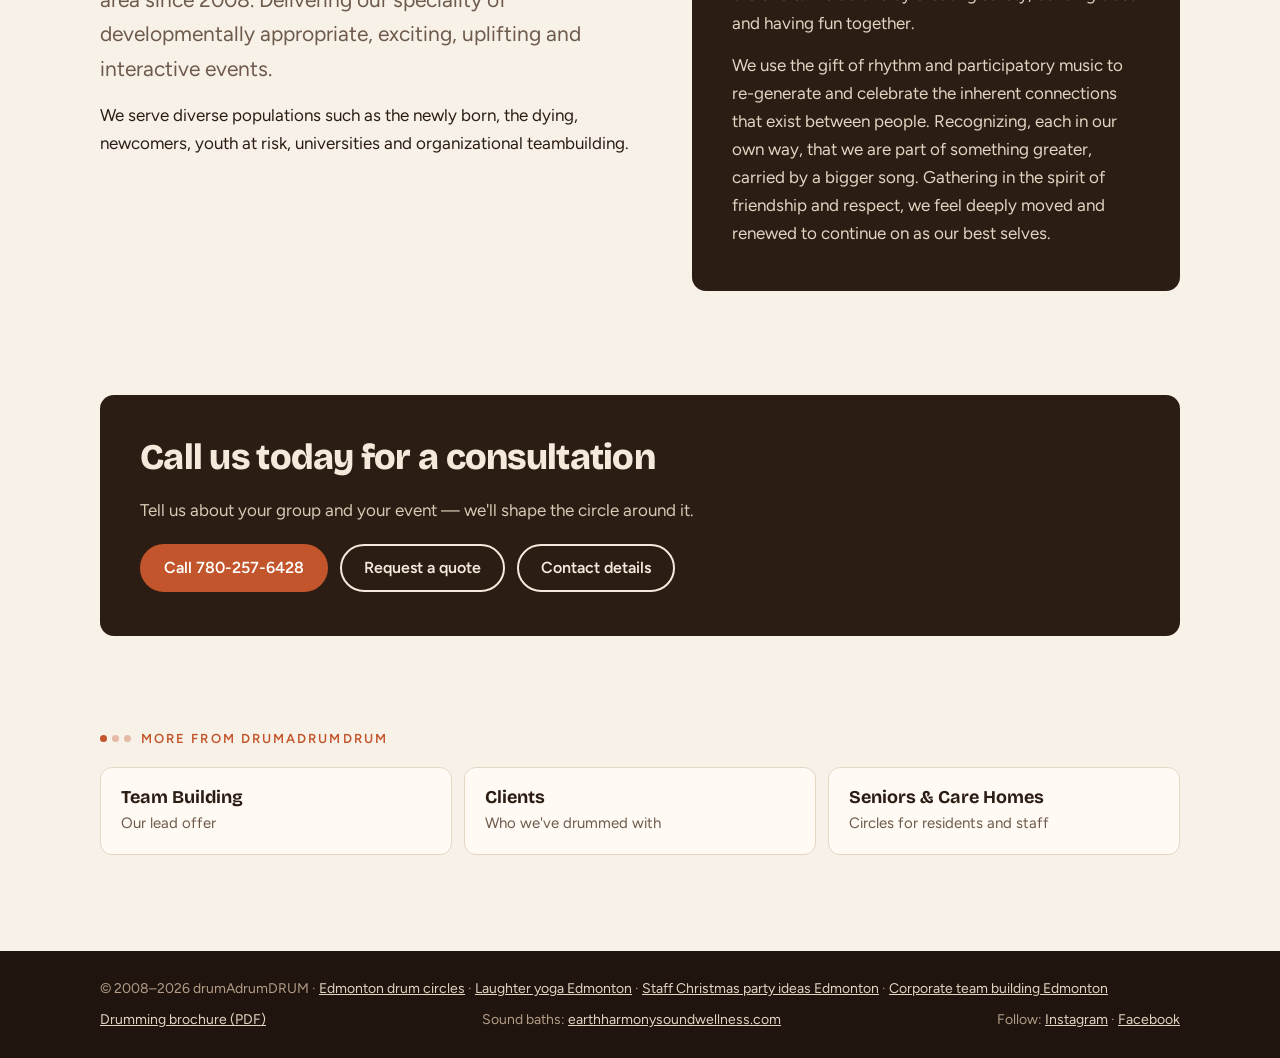
==== commit d5f8f3e7: "SEO: keyword H1, corporate/indoor team building + FAQ, new holiday-parties page, sitemap" ====
--- a/about/index.html
+++ b/about/index.html
@@ -142,7 +142,7 @@
 
 <footer>
   <div class="wrap">
-    <span>© 2008–2026 drumAdrumDRUM · <a href="../">Edmonton drum circles</a> · <a href="../laughter-yoga/">Laughter yoga Edmonton</a></span>
+    <span>© 2008–2026 drumAdrumDRUM · <a href="../">Edmonton drum circles</a> · <a href="../laughter-yoga/">Laughter yoga Edmonton</a> · <a href="../holiday-parties/">Staff Christmas party ideas Edmonton</a> · <a href="../team-building/">Corporate team building Edmonton</a></span>
     <span><a href="https://www.earthharmonysoundwellness.com/files/drumming-circles-brochure.pdf" target="_blank" rel="noopener">Drumming brochure (PDF)</a></span>
     <span>Sound baths: <a href="https://www.earthharmonysoundwellness.com/" target="_blank" rel="noopener">earthharmonysoundwellness.com</a></span>
     <span>Follow: <a href="https://www.instagram.com/earth.harmony.sound.wellness/" target="_blank" rel="noopener me">Instagram</a> · <a href="https://www.facebook.com/profile.php?id=61588071205071" target="_blank" rel="noopener me">Facebook</a></span>
